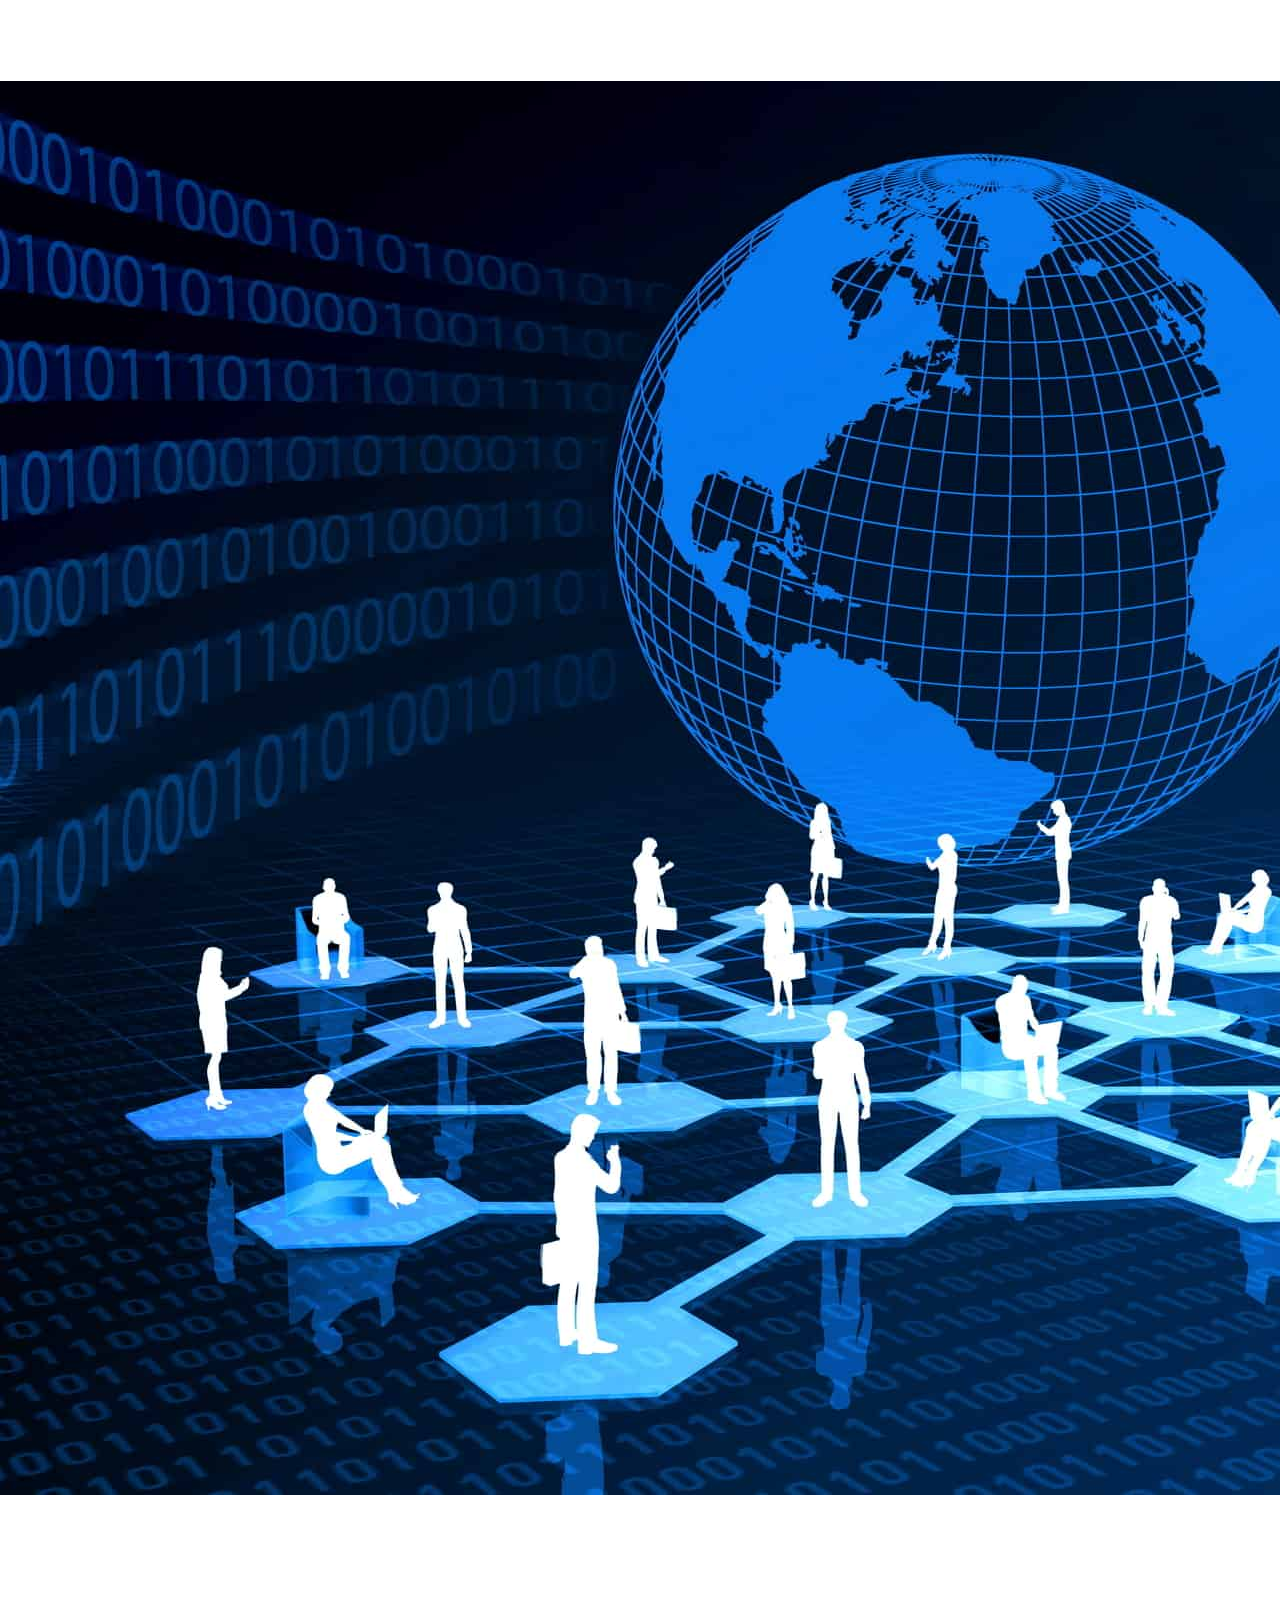
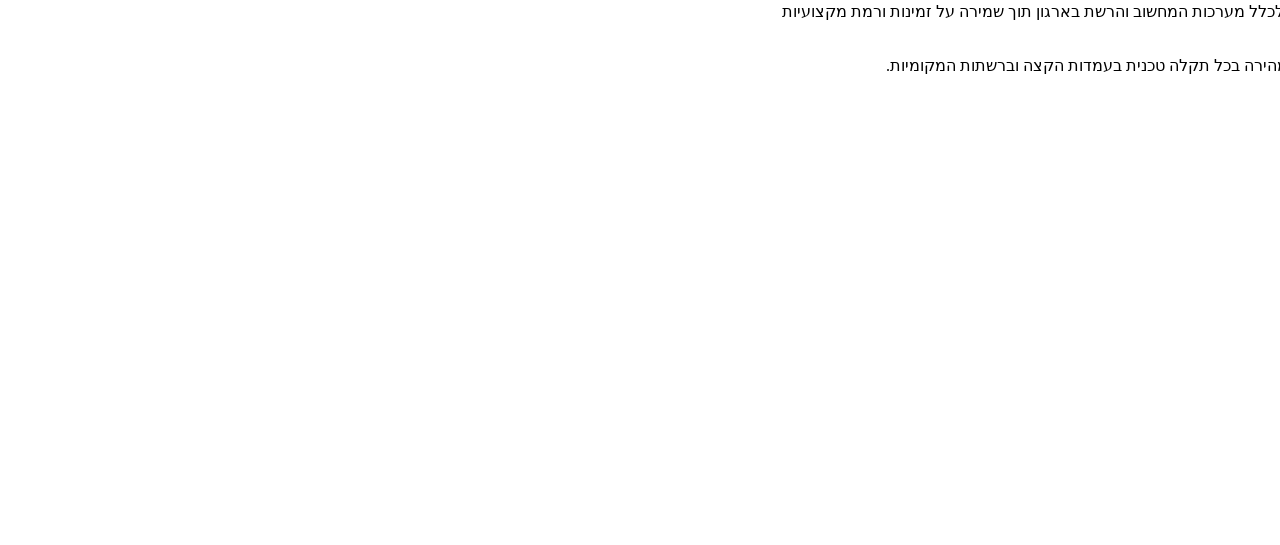
==== index.html @ fb8b9d70 "Update index.html" ====
<!DOCTYPE html>
<html lang="he" dir="rtl">
<head>
    <meta charset="UTF-8">
    <title>מרכז תקשוב - דף הבית</title>
</head>
<body>

    <header>
        <h1>מרכז תקשוב</h1>
        <img src="networking.jpg" >
        <h2>הבית הטכנולוגי והמחשוב של הארגון</h2>
        <nav>
                <a href="index.html">דף הבית</a>  <a href="services.html">שירותים</a>  <a href="ticket.html">פתיחת קריאה</a>
        </nav>
    </header>

    <main>
        <section>
            <p>ברוכים הבאים למרכז התקשוב הרשמי. אנו מספקים פתרונות תקשורת מתקדמים, תמיכה טכנית ומענה מקיף לכלל מערכות המחשוב והרשת בארגון תוך שמירה על זמינות ורמת מקצועיות גבוהה.</p>
            <p>צוות המומחים שלנו פועל מסביב לשעון על מנת להבטיח רציפות תפקודית מלאה, הגנת סייבר הדוקה ותמיכה מהירה בכל תקלה טכנית בעמדות הקצה וברשתות המקומיות.</p>
            
            <img src="servers.avif"  width="600">
        </section>
    </main>

    <footer>
        <p>כל הזכויות שמורות למרכז תקשוב © 2026 | ליצירת קשר: support@tikshuv.org.il | טלפון: 089-1234567</p>
    </footer>

</body>
</html>
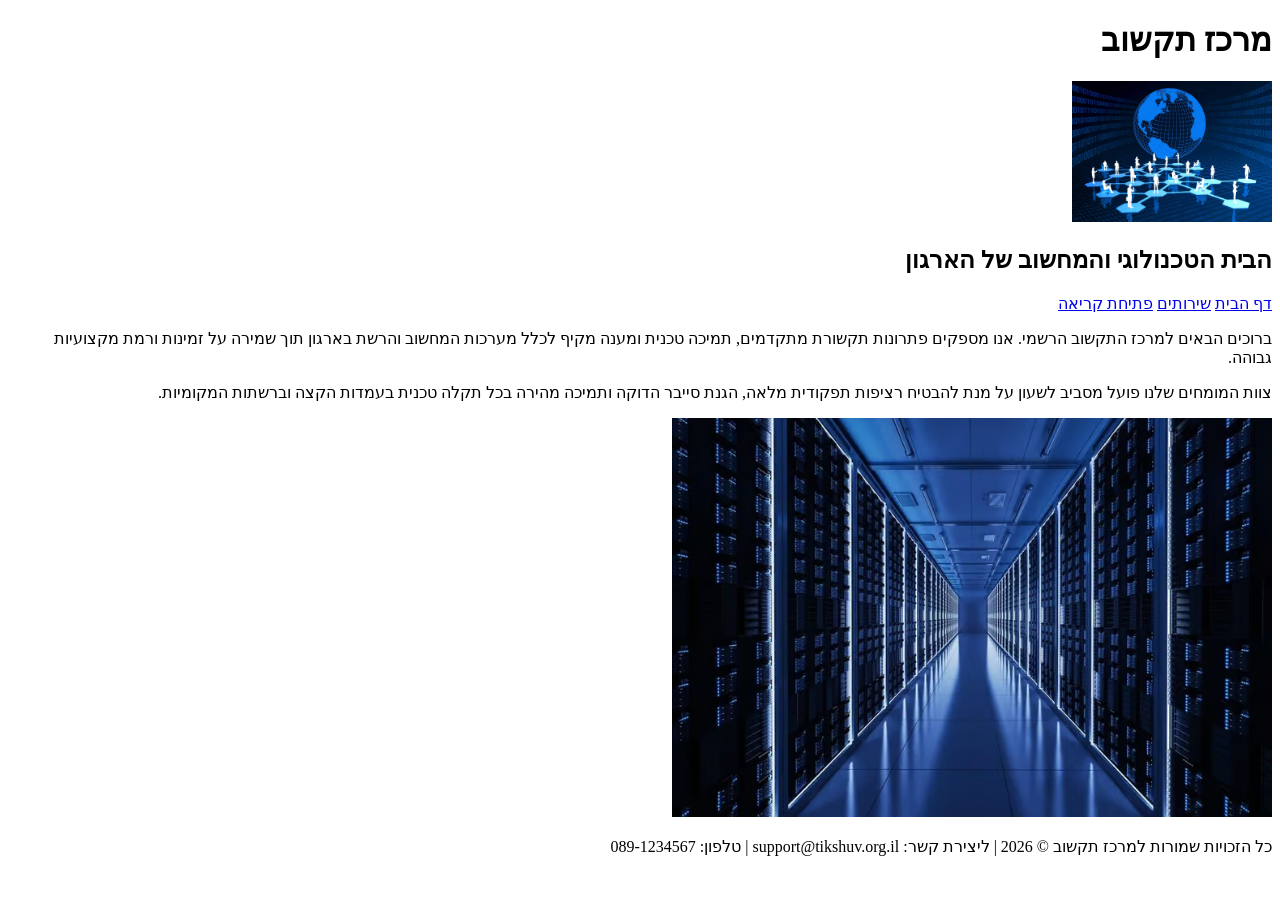
==== commit 27e958a1: "Update index.html" ====
--- a/index.html
+++ b/index.html
@@ -8,7 +8,7 @@
 
     <header>
         <h1>מרכז תקשוב</h1>
-        <img src="networking.jpg" >
+        <img  src="networking.jpg" width="200" >
         <h2>הבית הטכנולוגי והמחשוב של הארגון</h2>
         <nav>
                 <a href="index.html">דף הבית</a>  <a href="services.html">שירותים</a>  <a href="ticket.html">פתיחת קריאה</a>
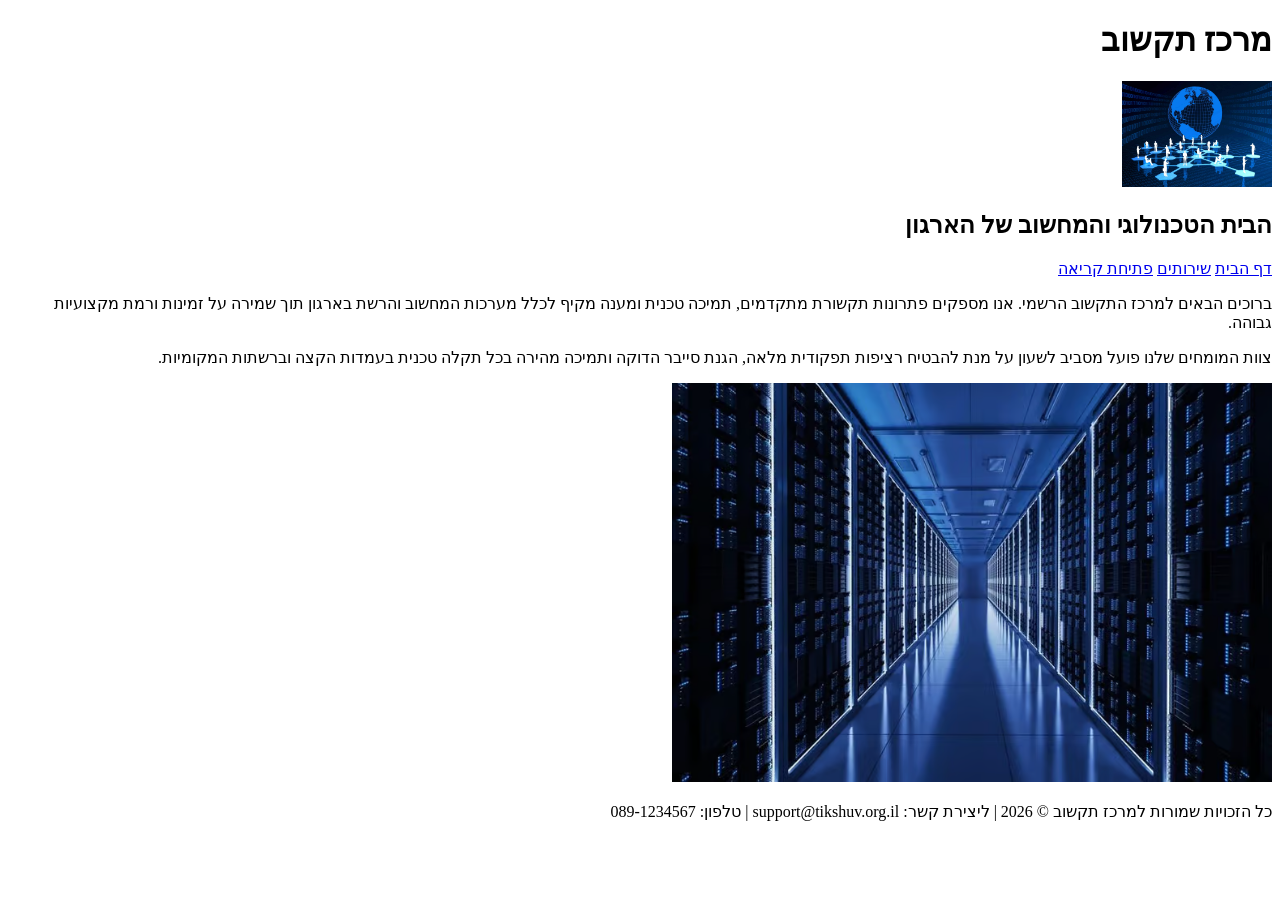
==== commit 9a143b47: "Update index.html" ====
--- a/index.html
+++ b/index.html
@@ -7,8 +7,8 @@
 <body>
 
     <header>
-        <h1>מרכז תקשוב</h1>
-        <img  src="networking.jpg" width="200" >
+        <h1>מרכז תקשוב</h1> <img  src="networking.jpg" width="150" >
+        
         <h2>הבית הטכנולוגי והמחשוב של הארגון</h2>
         <nav>
                 <a href="index.html">דף הבית</a>  <a href="services.html">שירותים</a>  <a href="ticket.html">פתיחת קריאה</a>
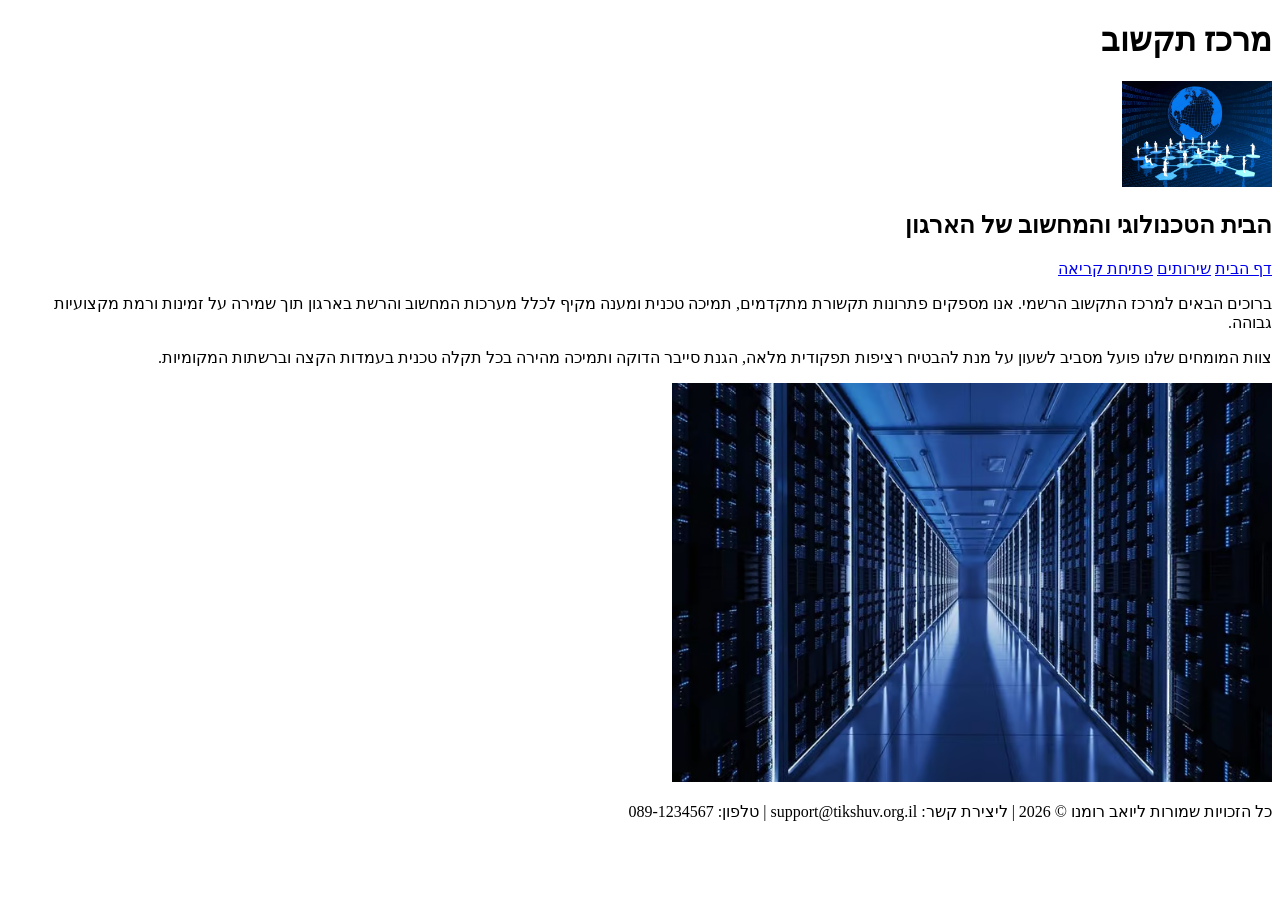
==== commit f5ceb606: "Update index.html" ====
--- a/index.html
+++ b/index.html
@@ -25,7 +25,7 @@
     </main>
 
     <footer>
-        <p>כל הזכויות שמורות למרכז תקשוב © 2026 | ליצירת קשר: support@tikshuv.org.il | טלפון: 089-1234567</p>
+        <p>כל הזכויות שמורות ליואב רומנו © 2026 | ליצירת קשר: support@tikshuv.org.il | טלפון: 089-1234567</p>
     </footer>
 
 </body>
